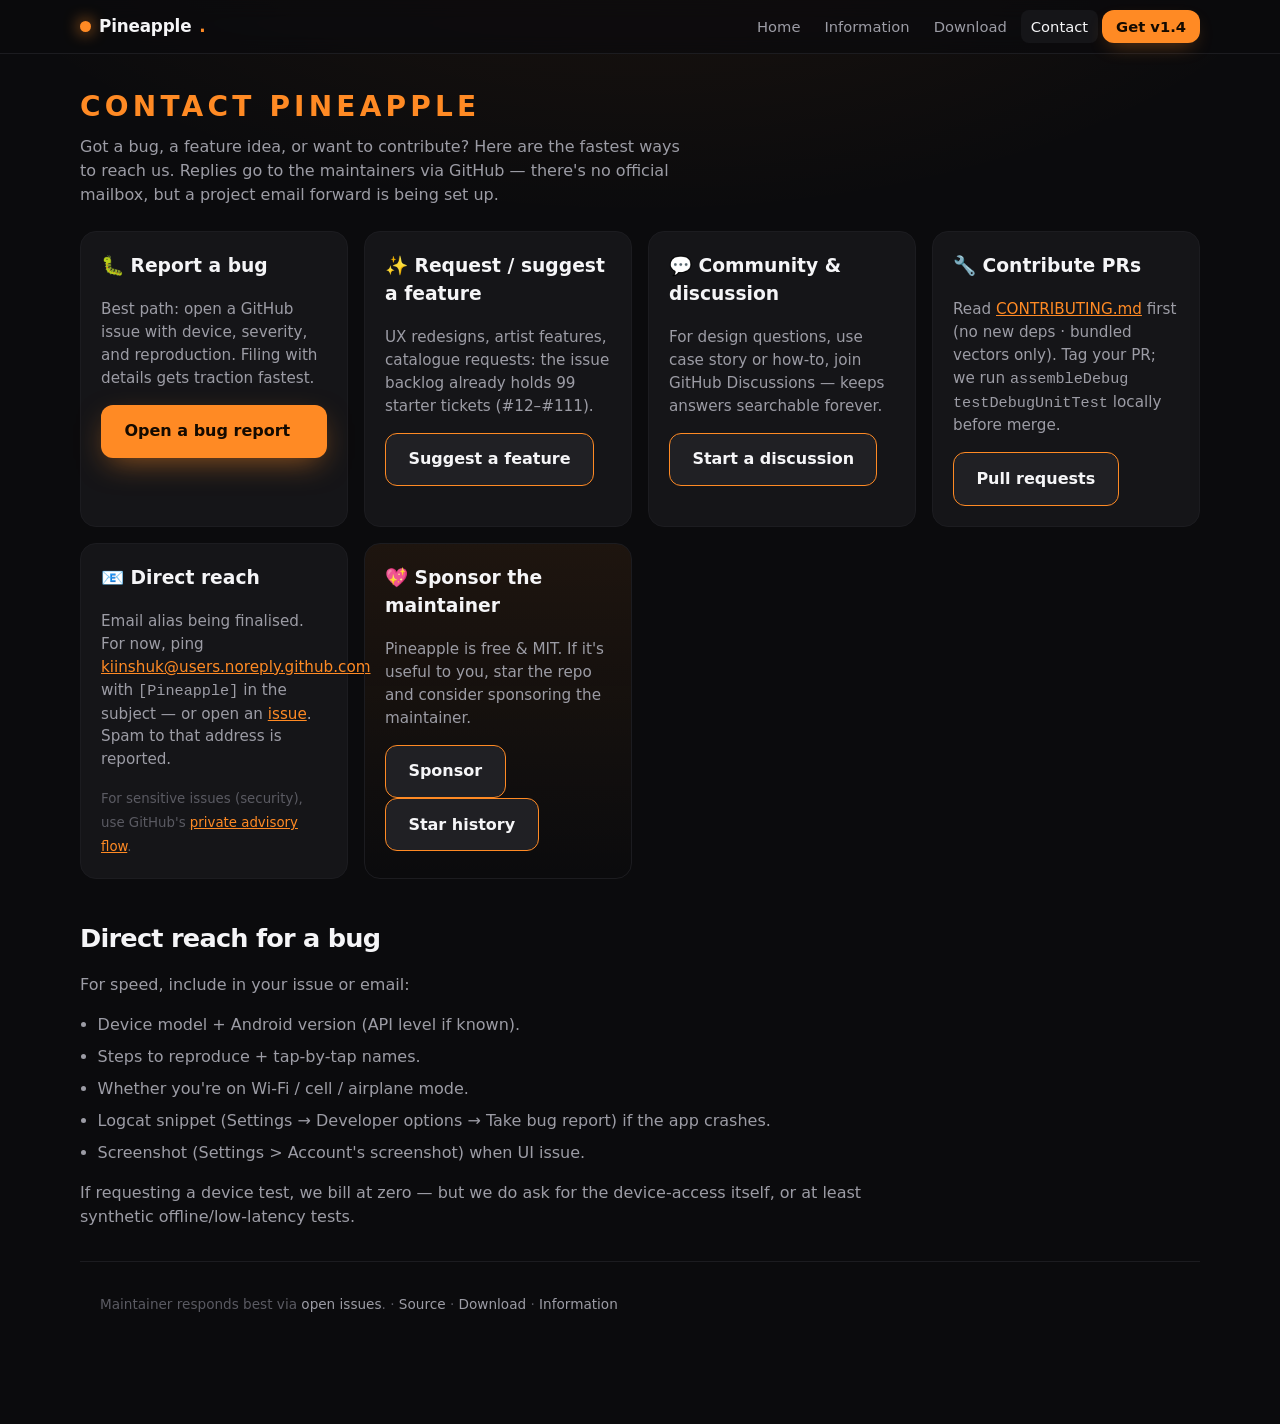
==== contact.html @ ca174b5f "Initial Pineapple website: landing, information, download, contact pages + shared CSS" ====
<!DOCTYPE html>
<html lang="en">
<head>
  <meta charset="utf-8">
  <meta name="viewport" content="width=device-width, initial-scale=1">
  <meta name="color-scheme" content="dark only">
  <title>Contact — Pineapple</title>
  <meta name="description" content="Contact Pineapple owners: report bugs, request features, or contribute.">
  <link rel="stylesheet" href="assets/style.css">
</head>
<body>
  <a class="skip-link" href="#main">Skip to main content</a>
  <header class="nav">
    <nav class="nav-inner" aria-label="Primary">
      <a class="logo" href="index.html"><span class="dot"></span>Pineapple<span>.</span></a>
      <menu>
        <li><a href="index.html">Home</a></li>
        <li><a href="information.html">Information</a></li>
        <li><a href="download.html">Download</a></li>
        <li><a href="contact.html" aria-current="page">Contact</a></li>
        <li><a class="nav-cta" href="https://github.com/kiinshuk/pineapple/releases/latest">Get v1.4</a></li>
      </menu>
    </nav>
  </header>

  <main class="container" id="main">
    <h1 class="eyebrow" style="font-size:1.75rem;margin-bottom:.4rem;">Contact Pineapple</h1>
    <p style="color:var(--muted);max-width:620px;margin:0 0 1.5rem;">Got a bug, a feature idea, or want to contribute? Here are the fastest ways to reach us. Replies go to the maintainers via GitHub — there's no official mailbox, but a project email forward is being set up.</p>

    <div class="contact-grid">
      <section class="card">
        <h3>🐛 Report a bug</h3>
        <p>Best path: open a GitHub issue with device, severity, and reproduction. Filing with details gets traction fastest.</p>
        <div class="visit-cta actions" style="margin-top:.5rem;padding:0;background:none;border:none">
          <a class="btn-primary" href="https://github.com/kiinshuk/pineapple/issues/new?template=bug_report.md" target="_blank" rel="noopener">Open a bug report</a>
        </div>
      </section>

      <section class="card">
        <h3>✨ Request / suggest a feature</h3>
        <p>UX redesigns, artist features, catalogue requests: the issue backlog already holds 99 starter tickets (#12–#111).</p>
        <div class="actions" style="margin-top:.75rem">
          <a class="btn-secondary" href="https://github.com/kiinshuk/pineapple/issues/new?template=feature_request.md" target="_blank" rel="noopener">Suggest a feature</a>
        </div>
      </section>

      <section class="card">
        <h3>💬 Community &amp; discussion</h3>
        <p>For design questions, use case story or how-to, join GitHub Discussions — keeps answers searchable forever.</p>
        <div class="actions" style="margin-top:.75rem">
          <a class="btn-secondary" href="https://github.com/kiinshuk/pineapple/discussions" target="_blank" rel="noopener">Start a discussion</a>
        </div>
      </section>

      <section class="card">
        <h3>🔧 Contribute PRs</h3>
        <p>Read <a href="CONTRIBUTING.md" target="_blank" rel="noopener" style="color:var(--accent);text-decoration:underline;">CONTRIBUTING.md</a> first (no new deps · bundled vectors only). Tag your PR; we run <code>assembleDebug testDebugUnitTest</code> locally before merge.</p>
        <div class="actions" style="margin-top:.75rem">
          <a class="btn-secondary" href="https://github.com/kiinshuk/pineapple/pulls" target="_blank" rel="noopener">Pull requests</a>
        </div>
      </section>

      <section class="card">
        <h3>📧 Direct reach</h3>
        <p>Email alias being finalised. For now, ping <a href="mailto:kiinshuk@users.noreply.github.com" style="color:var(--accent);text-decoration:underline;">kiinshuk@users.noreply.github.com</a> with <code>[Pineapple]</code> in the subject — or open an <a href="https://github.com/kiinshuk/pineapple/issues/new" style="color:var(--accent);text-decoration:underline;">issue</a>. Spam to that address is reported.</p>
        <small>For sensitive issues (security), use GitHub's <a href="https://github.com/kiinshuk/pineapple/security/advisories/new" style="color:var(--accent);text-decoration:underline;">private advisory flow</a>.</small>
      </section>

      <section class="card" style="background:linear-gradient(180deg, rgba(255,138,36,.08), rgba(0,0,0,0))">
        <h3>💖 Sponsor the maintainer</h3>
        <p>Pineapple is free &amp; MIT. If it's useful to you, star the repo and consider sponsoring the maintainer.</p>
        <div class="actions" style="margin-top:.75rem">
          <a class="btn-secondary" href="https://github.com/sponsors/kiinshuk" target="_blank" rel="noopener">Sponsor</a>
          <a class="btn-secondary" href="https://github.com/star/history?repos=kiinshuk/pineapple&type=Date" target="_blank" rel="noopener">Star history</a>
        </div>
      </section>
    </div>

    <section class="section">
      <h2>Direct reach for a bug</h2>
      <div class="prose">
        <p>For speed, include in your issue or email:</p>
        <ul>
          <li>Device model + Android version (API level if known).</li>
          <li>Steps to reproduce + tap-by-tap names.</li>
          <li>Whether you're on Wi-Fi / cell / airplane mode.</li>
          <li>Logcat snippet (Settings → Developer options → Take bug report) if the app crashes.</li>
          <li>Screenshot (Settings > Account's screenshot) when UI issue.</li>
        </ul>
        <p>If requesting a device test, we bill at zero — but we do ask for the device-access itself, or at least synthetic offline/low-latency tests.</p>
      </div>
    </section>

    <footer>
      Maintainer responds best via <a href="https://github.com/kiinshuk/pineapple/issues">open issues</a>. ·
      <a href="https://github.com/kiinshuk/pineapple">Source</a> ·
      <a href="download.html">Download</a> ·
      <a href="information.html">Information</a>
    </footer>
  </main>
</body>
</html>
---- assets/style.css ----
/* Pineapple web — same visual tokens as the Android app (PineappleTheme.kt). */
:root {
  --bg: #0B0B0D;
  --bg-mid: #111114;
  --surface: #151518;
  --surface-high: #202024;
  --accent: #FF8A24;
  --accent-deep: #E06A00;
  --text: #F5F5F7;
  --muted: #9C9CA5;
  --muted-2: #5A5A62;
  --border: #1C1C20;
  --ok: #34C77B;
  --radius-sm: 8px;
  --radius-md: 12px;
  --radius-lg: 16px;
  --gutter: 1.25rem;
  --line: 1.5;
  --font: 'Inter', system-ui, -apple-system, 'Segoe UI', sans-serif;
  --mono: 'JetBrains Mono', ui-monospace, SFMono-Regular, Menlo, monospace;
  scroll-behavior: smooth;
}

* { box-sizing: border-box; }

html { background: var(--bg); color: var(--text); font-family: var(--font); line-height: var(--line); -webkit-font-smoothing: antialiased; }
body {
  margin: 0;
  background: radial-gradient(1200px 600px at 50% -10%, rgba(255,138,36,0.08), transparent 60%), var(--bg);
  min-height: 100vh;
}
a { color: var(--accent); text-decoration: none; }
a:hover { text-decoration: underline; text-underline-offset: 3px; }
img { display: block; max-width: 100%; }

.skip-link {
  position: absolute; left: -999px; top: 8px;
  background: var(--surface); color: var(--text);
  padding: var(--gutter) calc(var(--gutter)*1.5); border-radius: var(--radius-md);
  z-index: 100; font-weight: 600;
}
.skip-link:focus { left: 8px; outline: 2px solid var(--accent); outline-offset: 2px; }

/* nav */
.nav {
  position: sticky; top: 0; z-index: 50;
  background: rgba(11,11,13,0.7); backdrop-filter: blur(10px);
  border-bottom: 1px solid var(--border);
}
.nav-inner {
  max-width: 1160px; margin: 0 auto; padding: 14px var(--gutter);
  display: flex; align-items: center; justify-content: space-between; gap: 1rem;
}
.logo { font-size: 1.05rem; color: var(--text); font-weight: 700; letter-spacing: -0.01em; display: flex; align-items: center; gap: .5rem; }
.logo .dot { width: 11px; height: 11px; border-radius: 50%; background: var(--accent); box-shadow: 0 0 16px var(--accent); }
.logo span { color: var(--accent); }
nav menu { display: flex; gap: .25rem; list-style: none; margin: 0; padding: 0; flex-wrap: wrap; }
nav menu a { color: var(--muted); padding: 8px 10px; border-radius: var(--radius-sm); font-size: .92rem; }
nav menu a:hover, nav menu a[aria-current="page"] { color: var(--text); background: var(--surface); }
.nav-cta {
  background: var(--accent); color: #140A00; padding: 8px 14px; border-radius: var(--radius-md);
  font-weight: 600; font-size: .92rem; box-shadow: 0 8px 20px -8px rgba(255,138,36,.45);
  white-space: nowrap;
}
nav menu .cta { margin-left: .25rem; }
.nav-cta:hover { text-decoration:none; filter: brightness(1.05) ; }

/* layout container */
.container { max-width: 1160px; margin: 0 auto; padding: 2rem var(--gutter) 4rem; }
.hero { max-width: 1160px; margin: 0 auto; padding: 5rem var(--gutter) 3rem; display: grid; grid-template-columns: 1fr 1.05fr; gap: 3rem; align-items: center; }
@media (max-width: 880px) { .hero { grid-template-columns: 1fr; padding-top: 0; } }

.hero h1 { font-size: clamp(2.6rem, 6vw, 4.2rem); letter-spacing: -.04em; line-height: .95; margin: 0 0 .75rem; }
.hero h1 .acc { color: var(--accent); }
.hero p { font-size: 1.15rem; color: var(--muted); margin: 0 0 1.4rem; max-width: 38em; }
.eyebrow { text-transform: uppercase; font-size: .72rem; font-weight: 600; letter-spacing: .15em; color: var(--accent); margin: 0 0 .95rem; }

.cta-row { display: flex; gap: .75rem; flex-wrap: wrap; margin: 1.5rem 0 .75rem; }
.btn-primary, .btn-secondary {
  display: inline-flex; align-items: center; gap: .5rem;
  padding: .85rem 1.4rem; border-radius: var(--radius-md); font-weight: 600; font-size: 1rem;
  border: 1px solid transparent; cursor: pointer;
  transition: transform .15s ease, filter .15s ease, background .15s ease;
}
.btn-primary { background: var(--accent); color: #140A00; box-shadow: 0 10px 30px -8px rgba(255,138,36,.55); }
.btn-primary:hover { transform: translateY(-1px); filter: brightness(1.06); text-decoration:none; }
.btn-secondary { background: var(--surface-high); color: var(--text); border-color: var(--accent); }
.btn-secondary:hover { background: var(--surface); text-decoration:none; }

.meta { margin-top: .75rem; font-size: .85rem; color: var(--muted-2); }
.meta strong { color: var(--muted); }

/* device mock */
.device-mock {
  position: relative; aspect-ratio: 9/19;
  max-width: 320px; margin: 0 auto;
}
.device-frame {
  position: absolute; inset: 0; border-radius: 2.4rem;
  background: linear-gradient(160deg, #2a2a30, #141418);
  border: 1px solid #3a3a3e; box-shadow: 0 40px 80px -20px rgba(255,138,36,.25), 0 0 0 1px rgba(255,255,255,.04);
  display: flex; flex-direction: column; padding: 26px 14px;
}
.device-notch { width: 110px; height: 22px; background: #1a1a1d; border-radius: 12px; align-self: center; margin-bottom: 6px; }
.device-screen {
  flex: 1; background: var(--bg); border-radius: 1.35rem; padding: 12px;
  overflow: hidden; display: flex; flex-direction: column; gap: .6rem;
  border: 1px solid var(--border);
}
.hero shots grid
.shots { display: grid; grid-template-columns: repeat(auto-fit, minmax(220px, 1fr)); gap: 1rem; margin: 1rem 0 2.5rem; }
.shot {
  background: linear-gradient(160deg, #1f1f24, #111114);
  border: 1px solid var(--border); border-radius: var(--radius-md);
  min-height: 430px; overflow: hidden; position: relative;
  display: flex; flex-direction: column; align-items: stretch; justify-content: space-between; padding: 12px;
}
.shot .fake-art { flex: 1; border-radius: 12px; background: linear-gradient(135deg, var(--accent), var(--accent-deep)); display: flex; align-items: center; justify-content: center; color: #140A00; font-weight: 700; font-size: 1.7rem; }
.shot .meta { font-size: .78rem; color: var(--muted-2); padding-top: .6rem; }
.shot .meta b { color: var(--muted); }
.shot.portrait { aspect-ratio: 9/19; min-height: 0; max-width: 240px; justify-self: center; }

.rel { display: grid; grid-template-columns: repeat(auto-fit, minmax(120px, 1fr)); gap: 1rem; margin: 1rem 0 2.5rem; }
.rel .shot { min-height: 220px; padding: 8px; }
.rel .shot .fake-art { font-size: 1.1rem; }

.shot-placeholder {
  display: flex; align-items: center; justify-content: center; flex-direction: column; gap: .5rem;
  background: repeating-linear-gradient(45deg, var(--surface) 0 8px, var(--surface-high) 8px 16px);
  color: var(--muted); text-align: center; font-size: .8rem;
  border: 2px dashed var(--border);
}
.prose { max-width: 820px; }
.prose h2, .prose h3, .prose h4 { color: var(--text); letter-spacing: -.02em; }
.prose p { color: var(--muted); }
.prose ul { color: var(--muted); padding-left: 1.1rem; }
.prose li { margin-bottom: .5rem; }
.prose a { color: var(--accent); }

table { width: 100%; border-collapse: collapse; background: var(--surface); border: 1px solid var(--border); border-radius: var(--radius-md); overflow: hidden; margin: 1rem 0 2rem; font-size: .9rem; }
th, td { padding: .7rem .9rem; text-align: left; border-bottom: 1px solid var(--border); vertical-align: top; }
th { color: var(--muted); font-size: .78rem; text-transform: uppercase; letter-spacing: .06em; }
td .tag { font-size: .7rem; padding: 2px 6px; border-radius: 999px; background: var(--surface-high); color: var(--muted); border: 1px solid var(--border); }
td .tag.latest { background: rgba(255,138,36,.12); color: var(--accent); border-color: var(--accent); }
.sh { width: 82px; }
tr:last-child td { border-bottom: none; }
.trlink { display: inline-flex; align-items: center; gap: .4rem; font-weight: 600; color: var(--accent); }
.sh a { background: var(--surface-high); padding: 6px 10px; border-radius: 999px; font-size: .78rem; }

.visit-cta {
  display: grid; gap: .4rem; padding: 1.25rem; background: linear-gradient(180deg, rgba(255,138,36,.12), rgba(255,138,36,.03)); border: 1px solid rgba(255,138,36,.25); border-radius: var(--radius-lg); margin: 1.5rem 0 1rem;
}
.visit-cta h3 { margin: 0 0 .2rem; color: var(--accent); }
.visit-cta .actions { display: flex; gap: .5rem; flex-wrap: wrap; margin-top: .7rem; }

footer { border-top: 1px solid var(--border); margin-top: 2rem; padding: 2rem var(--gutter) 3rem; color: var(--muted-2); font-size: .85rem; max-width: 1160px; margin-left: auto; margin-right: auto; }
footer a { color: var(--muted); }
.contact-grid { display: grid; grid-template-columns: repeat(auto-fit, minmax(260px, 1fr)); gap: 1rem; margin: 1.25rem 0 2rem; }
.card { background: var(--surface); border: 1px solid var(--border); border-radius: var(--radius-lg); padding: 1.25rem 1.25rem; }
.card h3 { margin-top: 0; }
.card p { color: var(--muted); font-size: .95rem; }
.badge { font-size: .72rem; padding: 2px 6px; border-radius: 999px; background: rgba(255,138,36,.12); color: var(--accent); border: 1px solid var(--accent); font-weight: 600; }
small { color: var(--muted-2); }

.hero-list { display: grid; grid-template-columns: repeat(auto-fit, minmax(260px, 1fr)); gap: .85rem; margin-top: 1.5rem; }
.hero-list .hl { background: rgba(255,255,255,.02); border: 1px solid var(--border); padding: .85rem 1rem; border-radius: var(--radius-md); }
.hero-list .hl b { color: var(--text); display: block; margin-bottom: .25rem; }
.hero-list .hl span { color: var(--muted); font-size: .9rem; }

/* grid issue fixed */
.shots-grid { display: grid; grid-template-columns: repeat(auto-fit, minmax(240px, 1fr)); gap: 1rem; margin: 1.5rem 0 2rem; }

.section { margin: 2.5rem 0 1rem; }
.section h2 { font-size: 1.6rem; letter-spacing: -.03em; margin: 0 0 .35rem; }
.section p.lede { color: var(--muted); margin: 0 0 1.25rem; max-width: 640px; }
.section .minor { color: var(--muted-2); font-size: .85rem; margin-top: .5rem; }

/* ping animations */
@keyframes pulse { 0% { box-shadow: 0 0 0 0 rgba(255,138,36,.45); } 70% { box-shadow: 0 0 0 14px rgba(255,138,36,0); } 100% { box-shadow: 0 0 0 0 rgba(255,138,36,0); } }
.pulse { animation: pulse 2.6s infinite; }
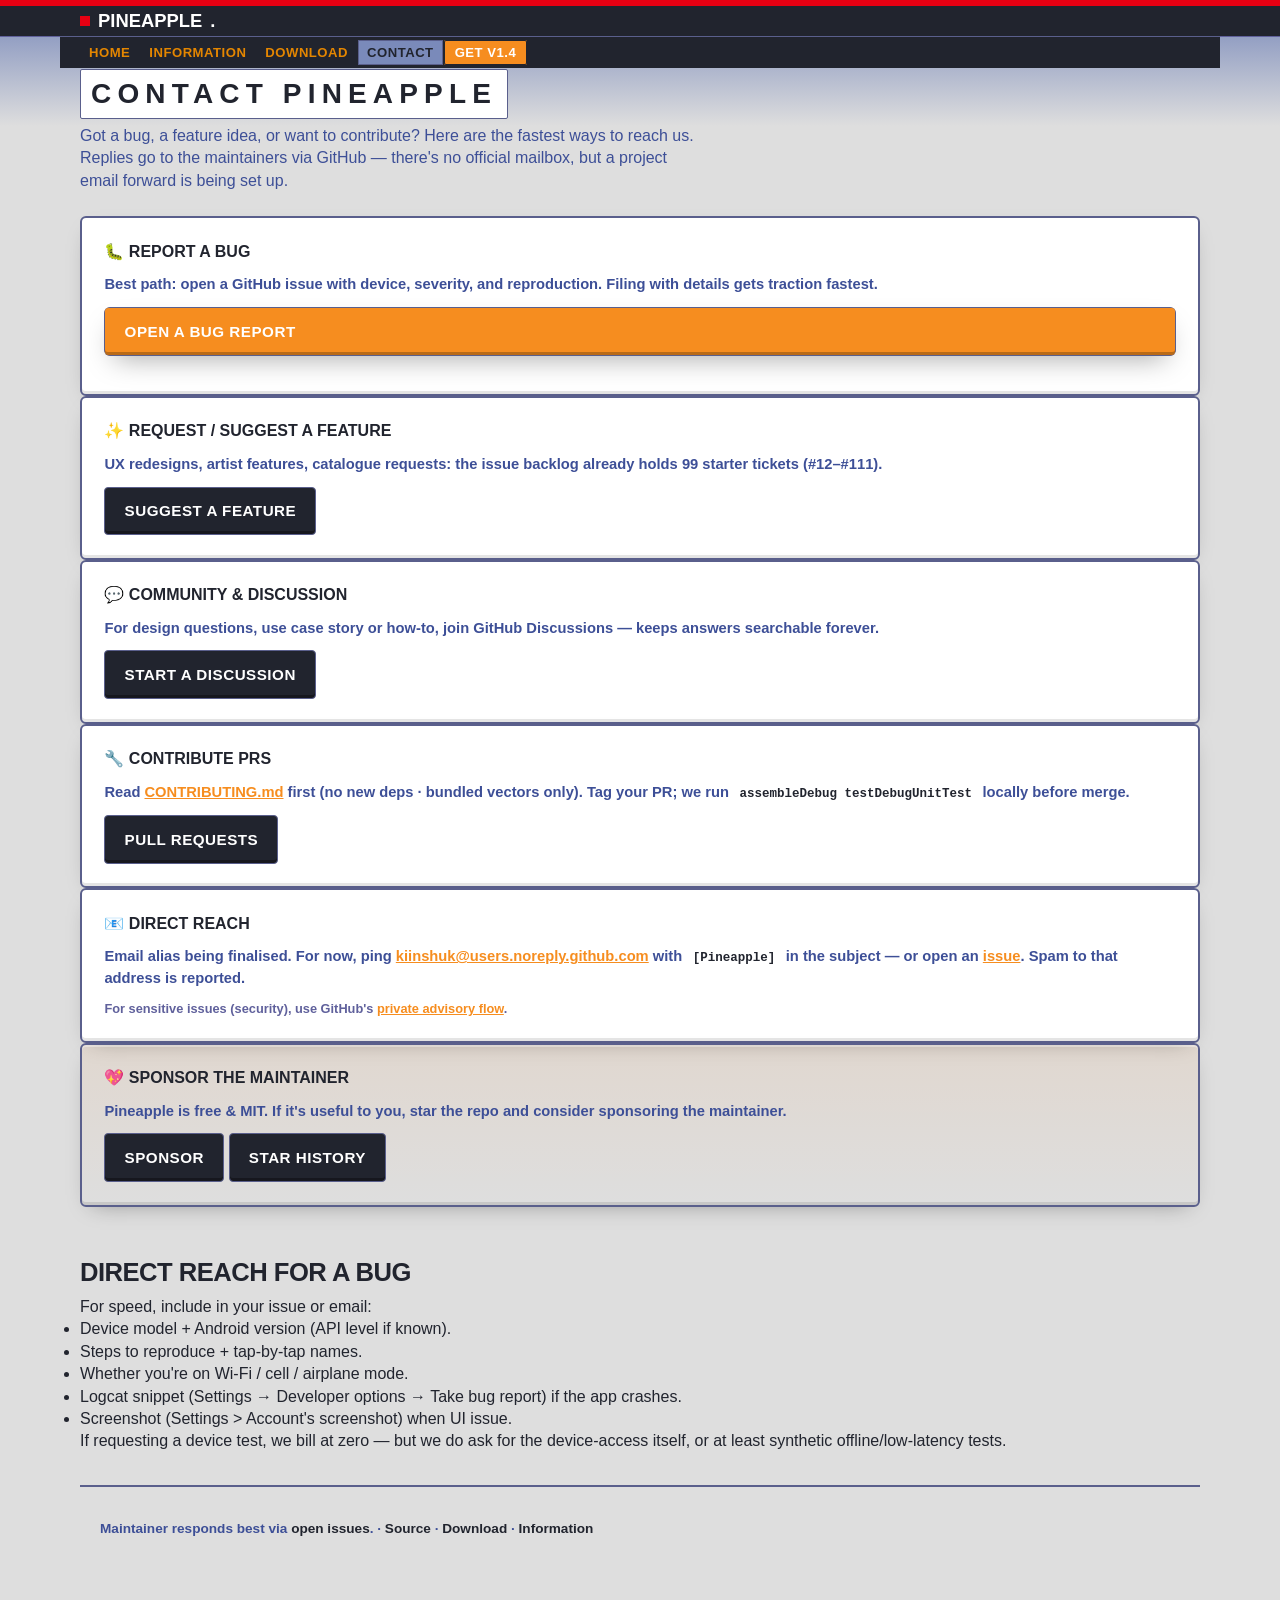
==== commit f5086521: "SEO/AEO: canonical, OG image, JSON-LD, robots.txt, sitemap.xml, CONTRIBUTING" ====
--- a/contact.html
+++ b/contact.html
@@ -7,6 +7,30 @@
   <title>Contact — Pineapple</title>
   <meta name="description" content="Contact Pineapple owners: report bugs, request features, or contribute.">
   <link rel="stylesheet" href="assets/style.css">
+  <link rel="canonical" href="https://kiinshuk.github.io/pineapple-site/contact.html"/>
+  <meta property="og:site_name" content="Pineapple"/>
+  <meta property="og:locale" content="en_US"/>
+  <meta property="og:image" content="https://kiinshuk.github.io/pineapple-site/assets/screen/discovery-600w.webp"/>
+  <meta property="og:image:type" content="image/webp"/>
+  <meta property="og:image:alt" content="Pineapple on Android"/>
+  <meta property="og:type" content="website"/>
+  <meta name="twitter:card" content="summary_large_image"/>
+  <meta name="twitter:title" content="Contact Pineapple"/>
+  <meta name="twitter:description" content="Report a bug, suggest a feature."/>
+  <meta name="twitter:image" content="https://kiinshuk.github.io/pineapple-site/assets/screen/discovery-600w.webp"/>
+  <link rel="canonical" href="https://kiinshuk.github.io/pineapple-site/contact.html"/>
+  <meta property="og:site_name" content="Pineapple"/>
+  <meta property="og:locale" content="en_US"/>
+  <meta property="og:image" content="https://kiinshuk.github.io/pineapple-site/assets/screen/discovery-600w.webp"/>
+  <meta property="og:image:type" content="image/webp"/>
+  <meta property="og:image:alt" content="Pineapple on Android"/>
+  <meta property="og:type" content="website"/>
+  <meta name="twitter:card" content="summary_large_image"/>
+  <meta name="twitter:title" content="Contact Pineapple"/>
+  <meta name="twitter:description" content="Report a bug, suggest a feature."/>
+  <meta name="twitter:image" content="https://kiinshuk.github.io/pineapple-site/assets/screen/discovery-600w.webp"/>
+  <script type="application/ld+json">{"@context": "https://schema.org", "@type": "SoftwareApplication", "name": "Pineapple", "operatingSystem": "Android", "applicationCategory": "MultimediaApplication", "offers": {"@type": "Offer", "price": "0", "priceCurrency": "USD"}, "url": "https://kiinshuk.github.io/pineapple-site/", "description": "Report a bug, suggest a feature.", "image": "https://kiinshuk.github.io/pineapple-site/assets/screen/discovery-600w.webp"}</script>
+  <script type="application/ld+json">{"@context": "https://schema.org", "@type": "SoftwareApplication", "name": "Pineapple", "operatingSystem": "Android", "applicationCategory": "MultimediaApplication", "offers": {"@type": "Offer", "price": "0", "priceCurrency": "USD"}, "url": "https://kiinshuk.github.io/pineapple-site/", "description": "Report a bug, suggest a feature.", "image": "https://kiinshuk.github.io/pineapple-site/assets/screen/discovery-600w.webp"}</script>
 </head>
 <body>
   <a class="skip-link" href="#main">Skip to main content</a>
--- a/assets/style.css
+++ b/assets/style.css
@@ -1,180 +1,224 @@
-/* Pineapple web — same visual tokens as the Android app (PineappleTheme.kt). */
 :root {
-  --bg: #0B0B0D;
-  --bg-mid: #111114;
-  --surface: #151518;
-  --surface-high: #202024;
-  --accent: #FF8A24;
-  --accent-deep: #E06A00;
-  --text: #F5F5F7;
-  --muted: #9C9CA5;
-  --muted-2: #5A5A62;
-  --border: #1C1C20;
-  --ok: #34C77B;
-  --radius-sm: 8px;
-  --radius-md: 12px;
-  --radius-lg: 16px;
+  --bg: #7a8aba;          /* canvas periwinkle */
+  --bg-2: #9fbee7;        /* pale sky */
+  --surface: #dedede;      /* platinum */
+  --surface-high: #ffffff; /* white cards */
+  --accent: #f68d1f;       /* signal orange */
+  --accent-deep: #e48600;
+  --text: #21242e;         /* carbon */
+  --muted: #3d4f97;        /* chrome indigo */
+  --muted-2: #60619c;
+  --border: #5a5f8c;
+  --red: #e60012;          /* Nintendo red */
+  --gerbil: #ecab37;       /* amber */
+  --radius-none: 0px;
+  --radius-xs: 2px;
+  --radius-sm: 4px;
+  --radius-md: 6px;
+  --radius-lg: 10px;
+  --radius-pill: 9999px;
   --gutter: 1.25rem;
-  --line: 1.5;
-  --font: 'Inter', system-ui, -apple-system, 'Segoe UI', sans-serif;
-  --mono: 'JetBrains Mono', ui-monospace, SFMono-Regular, Menlo, monospace;
+  --font: 'Arial', 'Helvetica Neue', 'Helvetica', system-ui, sans-serif;
+  --font-display: 'Arial Black', 'Arial', system-ui, sans-serif;
   scroll-behavior: smooth;
-}
-
-* { box-sizing: border-box; }
-
-html { background: var(--bg); color: var(--text); font-family: var(--font); line-height: var(--line); -webkit-font-smoothing: antialiased; }
-body {
-  margin: 0;
-  background: radial-gradient(1200px 600px at 50% -10%, rgba(255,138,36,0.08), transparent 60%), var(--bg);
-  min-height: 100vh;
-}
-a { color: var(--accent); text-decoration: none; }
+  color-scheme: light dark;
+}
+* { box-sizing:border-box; margin:0; padding:0; }
+html { background: var(--bg); color: var(--text); font-family: var(--font); line-height: 1.4; -webkit-font-smoothing: none; }
+body { margin:0; min-height:100vh; background: linear-gradient(180deg, var(--bg-2) 0, var(--bg) 1px, var(--surface) 120px, var(--surface) 100%); border-top: 6px solid var(--red); position: relative; }
+a { color: var(--accent); text-decoration: none; font-weight: 700; }
 a:hover { text-decoration: underline; text-underline-offset: 3px; }
-img { display: block; max-width: 100%; }
-
-.skip-link {
-  position: absolute; left: -999px; top: 8px;
-  background: var(--surface); color: var(--text);
-  padding: var(--gutter) calc(var(--gutter)*1.5); border-radius: var(--radius-md);
-  z-index: 100; font-weight: 600;
-}
-.skip-link:focus { left: 8px; outline: 2px solid var(--accent); outline-offset: 2px; }
-
-/* nav */
-.nav {
-  position: sticky; top: 0; z-index: 50;
-  background: rgba(11,11,13,0.7); backdrop-filter: blur(10px);
-  border-bottom: 1px solid var(--border);
-}
-.nav-inner {
-  max-width: 1160px; margin: 0 auto; padding: 14px var(--gutter);
-  display: flex; align-items: center; justify-content: space-between; gap: 1rem;
-}
-.logo { font-size: 1.05rem; color: var(--text); font-weight: 700; letter-spacing: -0.01em; display: flex; align-items: center; gap: .5rem; }
-.logo .dot { width: 11px; height: 11px; border-radius: 50%; background: var(--accent); box-shadow: 0 0 16px var(--accent); }
-.logo span { color: var(--accent); }
-nav menu { display: flex; gap: .25rem; list-style: none; margin: 0; padding: 0; flex-wrap: wrap; }
-nav menu a { color: var(--muted); padding: 8px 10px; border-radius: var(--radius-sm); font-size: .92rem; }
-nav menu a:hover, nav menu a[aria-current="page"] { color: var(--text); background: var(--surface); }
-.nav-cta {
-  background: var(--accent); color: #140A00; padding: 8px 14px; border-radius: var(--radius-md);
-  font-weight: 600; font-size: .92rem; box-shadow: 0 8px 20px -8px rgba(255,138,36,.45);
-  white-space: nowrap;
-}
-nav menu .cta { margin-left: .25rem; }
-.nav-cta:hover { text-decoration:none; filter: brightness(1.05) ; }
-
-/* layout container */
-.container { max-width: 1160px; margin: 0 auto; padding: 2rem var(--gutter) 4rem; }
-.hero { max-width: 1160px; margin: 0 auto; padding: 5rem var(--gutter) 3rem; display: grid; grid-template-columns: 1fr 1.05fr; gap: 3rem; align-items: center; }
-@media (max-width: 880px) { .hero { grid-template-columns: 1fr; padding-top: 0; } }
-
-.hero h1 { font-size: clamp(2.6rem, 6vw, 4.2rem); letter-spacing: -.04em; line-height: .95; margin: 0 0 .75rem; }
-.hero h1 .acc { color: var(--accent); }
-.hero p { font-size: 1.15rem; color: var(--muted); margin: 0 0 1.4rem; max-width: 38em; }
-.eyebrow { text-transform: uppercase; font-size: .72rem; font-weight: 600; letter-spacing: .15em; color: var(--accent); margin: 0 0 .95rem; }
-
-.cta-row { display: flex; gap: .75rem; flex-wrap: wrap; margin: 1.5rem 0 .75rem; }
+img { display:block; max-width:100%; }
+code { font-family: ui-monospace, SFMono-Regular, Menlo, monospace; background: var(--surface-high); padding:.12rem .4rem; border-radius:var(--radius-xs); font-size:.85em; color:var(--text); }
+
+.skip-link { position:absolute; left:-999px; top:8px; background:var(--surface-high); color:var(--text); padding: .5rem 1rem; border-radius: var(--radius-sm); z-index:100; font-weight:700; }
+.skip-link:focus { left:8px; outline:2px solid var(--red); outline-offset:2px; }
+
+.nav { position: sticky; top:0; z-index:50; background: var(--carbon, #21242e); border-bottom: 1px solid var(--muted-indigo, #60619c); }
+/* reuse career carbon color */
+.nav { background: #21242e !important; }
+.nav-inner { max-width:1160px; margin:0 auto; padding:6px var(--gutter); display:flex; align-items:center; justify-content:space-between; gap:.5rem; position:relative; }
+.logo { font:900 1.15rem/1 var(--font-display); color:#ffffff; display:flex; align-items:center; gap:.5rem; letter-spacing:0; text-transform:uppercase; }
+.logo .dot { width:10px; height:10px; border-radius:var(--radius-full); background:var(--red); box-shadow:none; }
+nav menu { display:flex; gap:1px; list-style:none; margin:0; padding:0; flex-wrap:wrap; align-items:center; background: #21242e; border-top:1px solid #5a5f8c; padding:4px var(--gutter); position:absolute; left:0; right:0; top:100%; }
+nav menu li a { color:var(--nav-gold, #e48600); padding:4px 8px; border: 1px solid transparent; font-weight:700; font-size:.82rem; text-transform:uppercase; letter-spacing:.5px; }
+nav menu a:hover, nav menu a[aria-current="page"] { background:var(--canvas, #7a8aba); color:#21242e; border:1px solid #5a5f8c; text-decoration:none; }
+.nav-cta { background:var(--accent); color:#fff; padding: 4px 10px; border: 1px solid #21242e; border-radius:var(--radius-xs); font-weight:700; font-size:.82rem; text-transform:uppercase; letter-spacing:.5px; box-shadow:none; }
+.nav-cta:hover { filter:brightness(1.06); transform:none; }
+.hb { display:none; background:#21242e; border:1px solid #5a5f8c; color:#e48600; padding:6px 10px; font-weight:700; font-size:.82rem; border-radius:var(--radius-xs); }
+@media (max-width:720px) {
+  .hb { display:inline-block; }
+  nav menu { position:absolute; top:100%; left:0; right:0; background:#21242e; flex-direction:column; padding:var(--gutter); gap: 2px; display:none; }
+  nav menu.open { display:flex; }
+  .nav-inner { position:relative; }
+}
+
+.container { max-width:1160px; margin:0 auto; padding:2rem var(--gutter) 4rem; }
+
+.hero { max-width:1160px; margin:0 auto; padding: 2rem var(--gutter) 2rem; display:grid; grid-template-columns:1fr 1.05fr; gap:2.5rem; align-items:center; }
+@media (max-width:920px) { .hero { grid-template-columns:1fr; gap:2rem; } }
+.hero h1 { font-size: clamp(2.2rem, 5vw, 4rem); font-family: var(--font-display); font-weight:900; letter-spacing:0; line-height:1.0; margin:0 0 .6rem; text-transform:uppercase; text-shadow: 3px 3px 0 rgba(255,255,255,.35), -2px -2px 0 rgba(0,0,0,.2); }
+.hero h1 .acc { color:var(--red); text-transform:uppercase; }
+.hero p.sub { font-size:1rem; color:#21242e; margin:0 0 1.4rem; max-width:36em; font-weight:700; letter-spacing:.01em; }
+.eyebrow { text-transform:uppercase; font-size:.78rem; font-weight:700; letter-spacing:.22em; color:#21242e; margin:0 0 .8rem; background: var(--surface-high); display:inline-block; padding:4px 10px; border-radius: var(--radius-xs); border:1px solid #5a5f8c; }
+
+.cta-row { display:flex; gap:.6rem; flex-wrap:wrap; margin:1.25rem 0 .75rem; }
 .btn-primary, .btn-secondary {
-  display: inline-flex; align-items: center; gap: .5rem;
-  padding: .85rem 1.4rem; border-radius: var(--radius-md); font-weight: 600; font-size: 1rem;
-  border: 1px solid transparent; cursor: pointer;
-  transition: transform .15s ease, filter .15s ease, background .15s ease;
-}
-.btn-primary { background: var(--accent); color: #140A00; box-shadow: 0 10px 30px -8px rgba(255,138,36,.55); }
-.btn-primary:hover { transform: translateY(-1px); filter: brightness(1.06); text-decoration:none; }
-.btn-secondary { background: var(--surface-high); color: var(--text); border-color: var(--accent); }
-.btn-secondary:hover { background: var(--surface); text-decoration:none; }
-
-.meta { margin-top: .75rem; font-size: .85rem; color: var(--muted-2); }
-.meta strong { color: var(--muted); }
+  display:inline-flex; align-items:center; gap:.5rem; padding:.8rem 1.2rem; border-radius:var(--radius-sm);
+  font-weight:700; font-size:.95rem; border:1px solid #5a5f8c; cursor:pointer; text-transform:uppercase; letter-spacing:.5px;
+  transition: transform .12s ease, filter .12s ease; font-family:var(--font);
+}
+.btn-primary { background: var(--accent); color: var(--on-primary, #ffffff); box-shadow: inset 0 -3px 0 rgba(0,0,0,.25); }
+.btn-primary:hover { filter:brightness(1.05); transform: translateY(1px); text-decoration:none; }
+.btn-secondary { background: #21242e; color:#ffffff; box-shadow: inset 0 -3px 0 rgba(0,0,0,.35); }
+.btn-secondary:hover { filter:brightness(1.1); text-decoration:none; }
+
+.meta { margin-top:.6rem; font-size:.8rem; color:#3d4f97; font-weight:700; }
+.meta strong { color:#21242e; }
+
+.hero-list { display:grid; grid-template-columns:repeat(auto-fit,minmax(270px,1fr)); gap:.7rem; margin-top:1.25rem; }
+.hero-list .hl { background: var(--canvas-soft, #9fbee7); border:1px solid #5a5f8c; padding:.85rem 1rem; border-radius:var(--radius-md); box-shadow: inset 0 -3px 0 rgba(0,0,0,.12), 0 6px 18px -10px rgba(0,0,0,.25); }
+.hero-list .hl:hover { transform:none; }
+.hero-list .hl b { color:#21242e; display:block; margin-bottom:.25rem; font-size:.95rem; font-family: var(--font-display); font-weight:900; text-transform:uppercase; letter-spacing:-.01em; }
+.hero-list .hl span { color:#3d4f97; font-size:.88rem; }
 
 /* device mock */
-.device-mock {
-  position: relative; aspect-ratio: 9/19;
-  max-width: 320px; margin: 0 auto;
-}
+.device-mock { position:relative; aspect-ratio:9/19; max-width:300px; margin:2rem auto 0; }
 .device-frame {
-  position: absolute; inset: 0; border-radius: 2.4rem;
-  background: linear-gradient(160deg, #2a2a30, #141418);
-  border: 1px solid #3a3a3e; box-shadow: 0 40px 80px -20px rgba(255,138,36,.25), 0 0 0 1px rgba(255,255,255,.04);
-  display: flex; flex-direction: column; padding: 26px 14px;
-}
-.device-notch { width: 110px; height: 22px; background: #1a1a1d; border-radius: 12px; align-self: center; margin-bottom: 6px; }
+  position:absolute; inset:0; border-radius: 2.2rem;
+  background: linear-gradient(180deg, #9fbee7, #7a8aba);
+  border: 2px solid #3d4f97; box-shadow: 0 30px 60px -20px rgba(61,79,151,.45), inset 0 -3px 0 rgba(0,0,0,.15);
+  display:flex; flex-direction:column; padding:24px 12px; gap:6px;
+}
+.device-notch { width:92px; height:20px; background:#21242e; border-radius:var(--radius-full); align-self:center; margin-bottom:6px; box-shadow: inset 0 0 0 1px #3d4f97; }
 .device-screen {
-  flex: 1; background: var(--bg); border-radius: 1.35rem; padding: 12px;
-  overflow: hidden; display: flex; flex-direction: column; gap: .6rem;
-  border: 1px solid var(--border);
-}
-.hero shots grid
-.shots { display: grid; grid-template-columns: repeat(auto-fit, minmax(220px, 1fr)); gap: 1rem; margin: 1rem 0 2.5rem; }
+  flex:1; background: var(--surface, #dedede); border-radius:1.3rem; padding:10px; overflow:hidden; display:flex; flex-direction:column; gap:6px;
+  border:1px solid #5a5f8c; position: relative; box-shadow: inset 0 2px 0 rgba(255,255,255,.35), inset 0 -4px 0 rgba(0,0,0,.08);
+}
+.device-screen .row { display:flex; gap:.4rem; align-items:center; padding:.35rem .45rem; border-radius:4px; background:#ffffff; color:#21242e; font-size:.55rem; border:1px solid #dedede; box-shadow: 0 1px 0 rgba(0,0,0,.08); }
+.device-screen .row .cover { width:34px; height:34px; border-radius:4px; background:linear-gradient(135deg,#e60012,#a7282b); flex-shrink:0; box-shadow: 0 0 0 1px #21242e; }
+.device-screen .row .cover.b { background:linear-gradient(135deg,#acace7,#8ba1d4); }
+.device-screen .row .cover.c { background:linear-gradient(135deg,#9fbee7,#7a8aba); }
+.device-screen .meta { flex:1; min-width:0; }
+.device-screen .meta b { display:block; white-space:nowrap; overflow:hidden; text-overflow:ellipsis; color:#21242e; font-weight:700; }
+.device-screen .meta span { color:#60619c; display:block; white-space:nowrap; overflow:hidden; text-overflow:ellipsis; }
+.device-screen .hero-art { width:100%; aspect-ratio:1; border-radius:8px; background: linear-gradient(145deg,#7a8aba,#3d4f97); background-image: radial-gradient(ellipse at 30% 20%, rgba(255,255,255,.45), transparent 55%), linear-gradient(145deg,#acace7,#3d4f97); margin:.25rem 0; padding:10px; display:flex; flex-direction:column; align-items:flex-start; justify-content:space-between; border:1px solid #3d4f97; }
+.hero-art .title { font-weight:900; font-size:.78rem; letter-spacing:-.01em; color:#fff; }
+.hero-art .caption { font-size:.62rem; color:rgba(255,255,255,.85); }
+.hero-art .cbtn { width:34px; height:34px; border-radius:50%; background:var(--signal,#f68d1f); color:#ffffff; display:flex; align-items:center; justify-content:center; border:1px solid #21242e; box-shadow: inset 0 -2px 0 rgba(0,0,0,.3); }
+.hero-art .ctrl { display:flex; gap:16px; align-items:center; }
+.hero-art .progress { height:6px; border-radius:var(--radius-sm); background:#ffffff; margin:.3rem .15rem; box-shadow: inset 0 1px 1px rgba(0,0,0,.25); position:relative; }
+.hero-art .progress .bar { height:100%; border-radius:var(--radius-sm); width:60%; background: #f68d1f; }
+.device-screen .progress { height: 4px; border-radius:2px; background:#ffffff; overflow:hidden; margin:.3rem .15rem; }
+.device-screen .progress .bar { height:100%; border-radius:2px; width:60%; background:#f68d1f; }
+
+/* section */
+.section { margin:3rem 0 1rem; }
+.section h2 { font-size:1.6rem; letter-spacing:-.02em; margin:0 0 .35rem; color:#21242e; font-family:var(--font-display); text-transform:uppercase; }
+.section p.lede { color:#3d4f97; margin:0 0 1.5rem; max-width:640px; font-size:.95rem; }
+
+.shots-grid { display:grid; grid-template-columns:repeat(auto-fit,minmax(230px,1fr)); gap:1rem; margin:1.2rem 0 2rem; }
 .shot {
-  background: linear-gradient(160deg, #1f1f24, #111114);
-  border: 1px solid var(--border); border-radius: var(--radius-md);
-  min-height: 430px; overflow: hidden; position: relative;
-  display: flex; flex-direction: column; align-items: stretch; justify-content: space-between; padding: 12px;
-}
-.shot .fake-art { flex: 1; border-radius: 12px; background: linear-gradient(135deg, var(--accent), var(--accent-deep)); display: flex; align-items: center; justify-content: center; color: #140A00; font-weight: 700; font-size: 1.7rem; }
-.shot .meta { font-size: .78rem; color: var(--muted-2); padding-top: .6rem; }
-.shot .meta b { color: var(--muted); }
-.shot.portrait { aspect-ratio: 9/19; min-height: 0; max-width: 240px; justify-self: center; }
-
-.rel { display: grid; grid-template-columns: repeat(auto-fit, minmax(120px, 1fr)); gap: 1rem; margin: 1rem 0 2.5rem; }
-.rel .shot { min-height: 220px; padding: 8px; }
-.rel .shot .fake-art { font-size: 1.1rem; }
-
-.shot-placeholder {
-  display: flex; align-items: center; justify-content: center; flex-direction: column; gap: .5rem;
-  background: repeating-linear-gradient(45deg, var(--surface) 0 8px, var(--surface-high) 8px 16px);
-  color: var(--muted); text-align: center; font-size: .8rem;
-  border: 2px dashed var(--border);
-}
-.prose { max-width: 820px; }
-.prose h2, .prose h3, .prose h4 { color: var(--text); letter-spacing: -.02em; }
-.prose p { color: var(--muted); }
-.prose ul { color: var(--muted); padding-left: 1.1rem; }
-.prose li { margin-bottom: .5rem; }
-.prose a { color: var(--accent); }
-
-table { width: 100%; border-collapse: collapse; background: var(--surface); border: 1px solid var(--border); border-radius: var(--radius-md); overflow: hidden; margin: 1rem 0 2rem; font-size: .9rem; }
-th, td { padding: .7rem .9rem; text-align: left; border-bottom: 1px solid var(--border); vertical-align: top; }
-th { color: var(--muted); font-size: .78rem; text-transform: uppercase; letter-spacing: .06em; }
-td .tag { font-size: .7rem; padding: 2px 6px; border-radius: 999px; background: var(--surface-high); color: var(--muted); border: 1px solid var(--border); }
-td .tag.latest { background: rgba(255,138,36,.12); color: var(--accent); border-color: var(--accent); }
-.sh { width: 82px; }
-tr:last-child td { border-bottom: none; }
-.trlink { display: inline-flex; align-items: center; gap: .4rem; font-weight: 600; color: var(--accent); }
-.sh a { background: var(--surface-high); padding: 6px 10px; border-radius: 999px; font-size: .78rem; }
-
-.visit-cta {
-  display: grid; gap: .4rem; padding: 1.25rem; background: linear-gradient(180deg, rgba(255,138,36,.12), rgba(255,138,36,.03)); border: 1px solid rgba(255,138,36,.25); border-radius: var(--radius-lg); margin: 1.5rem 0 1rem;
-}
-.visit-cta h3 { margin: 0 0 .2rem; color: var(--accent); }
-.visit-cta .actions { display: flex; gap: .5rem; flex-wrap: wrap; margin-top: .7rem; }
-
-footer { border-top: 1px solid var(--border); margin-top: 2rem; padding: 2rem var(--gutter) 3rem; color: var(--muted-2); font-size: .85rem; max-width: 1160px; margin-left: auto; margin-right: auto; }
-footer a { color: var(--muted); }
-.contact-grid { display: grid; grid-template-columns: repeat(auto-fit, minmax(260px, 1fr)); gap: 1rem; margin: 1.25rem 0 2rem; }
-.card { background: var(--surface); border: 1px solid var(--border); border-radius: var(--radius-lg); padding: 1.25rem 1.25rem; }
-.card h3 { margin-top: 0; }
-.card p { color: var(--muted); font-size: .95rem; }
-.badge { font-size: .72rem; padding: 2px 6px; border-radius: 999px; background: rgba(255,138,36,.12); color: var(--accent); border: 1px solid var(--accent); font-weight: 600; }
-small { color: var(--muted-2); }
-
-.hero-list { display: grid; grid-template-columns: repeat(auto-fit, minmax(260px, 1fr)); gap: .85rem; margin-top: 1.5rem; }
-.hero-list .hl { background: rgba(255,255,255,.02); border: 1px solid var(--border); padding: .85rem 1rem; border-radius: var(--radius-md); }
-.hero-list .hl b { color: var(--text); display: block; margin-bottom: .25rem; }
-.hero-list .hl span { color: var(--muted); font-size: .9rem; }
-
-/* grid issue fixed */
-.shots-grid { display: grid; grid-template-columns: repeat(auto-fit, minmax(240px, 1fr)); gap: 1rem; margin: 1.5rem 0 2rem; }
-
-.section { margin: 2.5rem 0 1rem; }
-.section h2 { font-size: 1.6rem; letter-spacing: -.03em; margin: 0 0 .35rem; }
-.section p.lede { color: var(--muted); margin: 0 0 1.25rem; max-width: 640px; }
-.section .minor { color: var(--muted-2); font-size: .85rem; margin-top: .5rem; }
-
-/* ping animations */
-@keyframes pulse { 0% { box-shadow: 0 0 0 0 rgba(255,138,36,.45); } 70% { box-shadow: 0 0 0 14px rgba(255,138,36,0); } 100% { box-shadow: 0 0 0 0 rgba(255,138,36,0); } }
-.pulse { animation: pulse 2.6s infinite; }
+  background:#7a8aba; border:2px solid #3d4f97; border-radius:var(--radius-md); min-height:380px; padding:.8rem; overflow:hidden; position:relative; color:#21242e;
+  display:flex; flex-direction:column; transition: transform .18s ease, box-shadow .18s ease; backdrop-filter: blur(0);
+  box-shadow: inset 0 2px 0 rgba(255,255,255,.4), inset 0 -4px 0 rgba(0,0,0,.12), 0 8px 20px -10px rgba(0,0,0,.35);
+}
+.shot:hover { transform: translateY(-2px); box-shadow: inset 0 2px 0 rgba(255,255,255,.4), inset 0 -4px 0 rgba(0,0,0,.12), 0 12px 24px -8px rgba(0,0,0,.45); }
+.shot .frame { flex:1; border-radius:6px; overflow:hidden; display:flex; flex-direction:column; gap:3px; padding:6px; }
+.shot .frame .row { display:flex; gap:.3rem; border-radius:4px; padding:.3rem .4rem; align-items:center; background:#ffffff; font-size:.6rem; margin-bottom:2px; border:1px solid #5a5f8c; }
+.shot .frame .row .cov { width:22px; height:22px; border-radius:4px; flex-shrink:0; border:1px solid #21242e; }
+.shot .frame .row .cov.a { background:linear-gradient(135deg,#E60012,#A7282B); }
+.shot .frame .row .cov.b { background:linear-gradient(135deg,#ACACE7,#8BA1D4); }
+.shot .frame .row .cov.c { background:linear-gradient(135deg,#9FBEE7,#7A8ABA); }
+.shot .frame .row .cov.d { background:linear-gradient(135deg,#ECAB37,#C7892F); }
+.shot .frame .row .txt { flex:1; min-width:0; overflow:hidden; white-space:nowrap; text-overflow:ellipsis; }
+.shot .frame .row .txt b { font-weight:700; }
+.shot .cap { margin-top:.7rem; font-size:.8rem; color:#3d4f97; font-weight:700; text-transform:uppercase; letter-spacing:.04em; }
+.shot .cap strong { color:#21242e; display:block; font-size:.9rem; margin-bottom:.15rem; letter-spacing:0; }
+
+.shot-placeholder { display:flex; align-items:center; justify-content:center; flex-direction:column; gap:.5rem; background: repeating-linear-gradient(45deg,#9fbee7 0 8px,#7a8aba 8px 16px); color:#3d4f97; text-align:center; font-size:.8rem; border:2px dashed #5a5f8c; }
+.shot-placeholder span { font-family:var(--font-display); font-weight:900; text-transform:uppercase; letter-spacing:-.02em; }
+
+.tile-row { display:grid; grid-template-columns:repeat(auto-fit,minmax(240px,1fr)); gap:1rem; margin:1.5rem 0; }
+.tile { background:#9fbee7; border:1px solid #5a5f8c; border-radius:var(--radius-md); padding:1.4rem; transition:box-shadow .2s, transform .2s; box-shadow: inset 0 2px 0 rgba(255,255,255,.35), inset 0 -3px 0 rgba(0,0,0,.1), 0 6px 20px -10px rgba(0,0,0,.3); }
+.tile:hover { transform:translateY(-2px); box-shadow: inset 0 2px 0 rgba(255,255,255,.35), inset 0 -3px 0 rgba(0,0,0,.1), 0 10px 24px -8px rgba(0,0,0,.4); text-decoration:none; }
+.tile h3 { margin:0 0 .7rem; font-size:.95rem; color:#21242e; display:flex; align-items:center; gap:.5rem; text-transform:uppercase; letter-spacing:.04em; font-family:var(--font-display); font-weight:900; }
+.tile h3 .bullet { width:8px; height:8px; background:#e60012; border-radius:var(--radius-full); box-shadow:none; }
+.tile p { color:#3d4f97; font-size:.88rem; margin:0; line-height:1.35; font-weight:600; }
+
+.visit-cta { display:grid; gap:.3rem; padding:1.6rem; background: linear-gradient(180deg, #9fbee7, #7a8aba); border:2px solid #5a5f8c; border-radius:var(--radius-md); margin:2rem 0 1rem; position:relative; overflow:hidden; box-shadow: inset 0 3px 0 rgba(255,255,255,.35), inset 0 -4px 0 rgba(0,0,0,.12), 0 12px 28px -10px rgba(0,0,0,.35); }
+.visit-cta h3 { position:relative; margin:0 0 .3rem; font-size:1.2rem; color:#e60012; text-transform:uppercase; font-family:var(--font-display); font-weight:900; text-shadow: 2px 2px 0 rgba(255,255,255,.4); }
+.visit-cta p { position:relative; color:#3d4f97; margin:0 0 .7rem; font-weight:700; }
+.visit-cta .actions { position:relative; display:flex; gap:.5rem; flex-wrap:wrap; }
+.visit-cta small { position:relative; color:#60619c; font-size:.78rem; font-weight:700; }
+
+.table { width:100%; border-collapse:collapse; background:#ffffff; border:2px solid #5a5f8c; border-radius:var(--radius-sm); overflow:hidden; margin:1rem 0 2rem; font-size:.9rem; box-shadow: inset 0 2px 0 rgba(255,255,255,.35), inset 0 -3px 0 rgba(0,0,0,.08), 0 8px 24px -12px rgba(0,0,0,.3); }
+.table th,.table td { padding:.8rem 1rem; text-align:left; border-bottom:1px solid #5a5f8c; vertical-align:top; }
+.table th { color:#3d4f97; font-size:.78rem; text-transform:uppercase; letter-spacing:.06em; font-weight:700; background:#9fbee7; }
+.table tr:last-child td { border-bottom:none; }
+.table tbody tr { transition: background .12s ease; }
+.table tbody tr:hover { background:rgba(255,255,255,.6); }
+.table .tag { font-size:.72rem; padding:2px 8px; border-radius:var(--radius-xs); background:#7a8aba; color:#ffffff; border:1px solid #3d4f97; text-transform:none; font-weight:700; display:inline-block; box-shadow: inset 0 -2px 0 rgba(0,0,0,.15); }
+.table .tag.latest { background:#e60012; color:#ffffff; border-color:#21242e; }
+.trlink { display:inline-flex; align-items:center; gap:.4rem; padding:.5rem .85rem; border-radius:var(--radius-xs); background:#21242e; color:#ffffff; font-size:.8rem; font-weight:700; box-shadow: inset 0 -3px 0 rgba(0,0,0,.3); text-transform:uppercase; letter-spacing:.5px; }
+.trlink:hover { background:#e60012; color:#ffffff; text-decoration:none; }
+
+.contact-grid-2 { display:grid; grid-template-columns:repeat(auto-fit,minmax(280px,1fr)); gap:1rem; margin:1.5rem 0 2rem; }
+.card { background:#ffffff; border:2px solid #5a5f8c; border-radius:var(--radius-md); padding:1.4rem; transition: box-shadow .15s ease, transform .15s ease; box-shadow: inset 0 2px 0 rgba(255,255,255,.35), inset 0 -3px 0 rgba(0,0,0,.1), 0 8px 22px -12px rgba(0,0,0,.4); }
+.card:hover { transform:translateY(-3px); box-shadow: inset 0 2px 0 rgba(255,255,255,.35), inset 0 -3px 0 rgba(0,0,0,.1), 0 12px 28px -8px rgba(0,0,0,.45); }
+.card h3 { margin:0 0 .7rem; font-size:1rem; color:#21242e; display:flex; align-items:center; gap:.5rem; text-transform:uppercase; font-family:var(--font-display); font-weight:900; }
+.card p { color:#3d4f97; font-size:.92rem; margin:0 0 .75rem; font-weight:600; }
+.card small { color:#60619c; font-size:.8rem; display:block; margin-top:.4rem; font-weight:700; }
+.card .ico { width:30px; height:30px; border-radius:8px; display:inline-flex; align-items:center; justify-content:center; background:#21242e; color:#e48600; font-size:16px; font-weight:700; }
+
+.hero-list { display:grid; grid-template-columns:repeat(auto-fit,minmax(260px,1fr)); gap:.7rem; margin-top:1.25rem; }
+.hero-list .hl { background:#9fbee7; border:1px solid #5a5f8c; padding:.85rem 1rem; border-radius:var(--radius-md); transition:box-shadow .15s, filter .15s; box-shadow: inset 0 2px 0 rgba(255,255,255,.35), inset 0 -3px 0 rgba(0,0,0,.1), 0 6px 18px -10px rgba(0,0,0,.3); }
+.hero-list .hl:hover { filter:brightness(1.03); }
+.hero-list .hl b { color:#21242e; display:block; margin-bottom:.2rem; font-size:.95rem; font-family:var(--font-display); font-weight:900; text-transform:uppercase; letter-spacing:-.01em; }
+.hero-list .hl span { color:#3d4f97; font-size:.88rem; font-weight:600; }
+
+.badge { font-size:.72rem; padding:2px 8px; border-radius:var(--radius-xs); background:#e60012; color:#ffffff; border:1px solid #21242e; font-weight:700; letter-spacing:.05em; }
+
+footer { border-top:2px solid #5a5f8c; margin-top:2rem; padding:2rem var(--gutter) 3rem; color:#3d4f97; font-size:.85rem; font-weight:700; }
+footer a { color:#21242e; }
+footer a:hover { color:#e60012; }
+
+.gh-star { display:inline-flex; align-items:center; gap:.35rem; background:#21242e; border:1px solid #5a5f8c; color:#ffffff; padding:6px 10px; border-radius:var(--radius-xs); font-size:.78rem; font-weight:700; }
+
+.gh-card { display:grid; grid-template-columns: auto 1fr; gap:.5rem; background:#7a8aba; border:1px solid #5a5f8c; border-radius:var(--radius-md); padding:.75rem; }
+.gh-card .ico { width:30px; height:30px; background:#21242e; color:#e48600; border:1px solid #5a5f8c; border-radius:var(--radius-xs); display:flex; align-items:center; justify-content:center; font-weight:900; }
+
+.shots-grid { display:grid; grid-template-columns:repeat(auto-fit,minmax(230px,1fr)); gap:1rem; margin:1.2rem 0 2rem; }
+.shot { background:#7a8aba; border:2px solid #5a5f8c; border-radius:var(--radius-md); min-height:380px; padding:.8rem; overflow:hidden; position:relative; display:flex; flex-direction:column; box-shadow: inset 0 2px 0 rgba(255,255,255,.35), inset 0 -4px 0 rgba(0,0,0,.12), 0 8px 20px -10px rgba(0,0,0,.35); }
+.shot:hover { transform:translateY(-2px); box-shadow: inset 0 2px 0 rgba(255,255,255,.35), inset 0 -4px 0 rgba(0,0,0,.12), 0 12px 24px -8px rgba(0,0,0,.45); }
+.shot-img { width:100%; height:auto; border-radius:var(--radius-sm); border:2px solid #21242e; }
+.shot .cap { margin-top:.7rem; font-size:.8rem; color:#21242e; font-weight:900; text-transform:uppercase; letter-spacing:.04em; }
+.shot .cap strong { color:#21242e; display:block; font-size:.9rem; letter-spacing:0; }
+
+.tile { background:#9fbee7; border:1px solid #5a5f8c; border-radius:var(--radius-md); padding:1.4rem; box-shadow: inset 0 2px 0 rgba(255,255,255,.4), 0 6px 20px -10px rgba(0,0,0,.3); }
+.tile p { color:#3d4f97; font-size:.9rem; margin:0; font-weight:600; line-height:1.35; }
+
+.reveal,.stagger > * { animation: fadeRight .5s ease-out both; }
+@keyframes fadeRight { from { opacity:0; transform: translateX(-10px); } to { opacity:1; transform:none; } }
+.stagger > *:nth-child(1){animation-delay:.1s}
+.stagger > *:nth-child(2){animation-delay:.2s}
+.stagger > *:nth-child(3){animation-delay:.3s}
+.stagger > *:nth-child(4){animation-delay:.4s}
+.stagger > *:nth-child(5){animation-delay:.5s}
+
+@media (prefers-reduced-motion: reduce) { .reveal,.stagger > * { animation:none; opacity:1; transform:none; } }
+@media (max-width: 760px) {
+  .hero { grid-template-columns:1fr; gap:2rem; margin-top:2rem; }
+  .device-mock { margin:1.5rem auto; }
+  .cta-row { flex-direction:column; }
+  .cta-row .btn-primary,.cta-row .btn-secondary { width:100%; justify-content:center; }
+  .visit-cta .actions { flex-direction:column; }
+  .visit-cta .actions a { text-align:center; }
+  .contact-grid-2 { grid-template-columns:1fr; }
+  h1 { font-size: 2rem !important; }
+}
+@media (max-width: 480px) {
+  .shots-grid { grid-template-columns: 1fr; }
+  h1 { font-size:1.65rem !important; }
+  .hero h1 { font-size:1.65rem; }
+}
